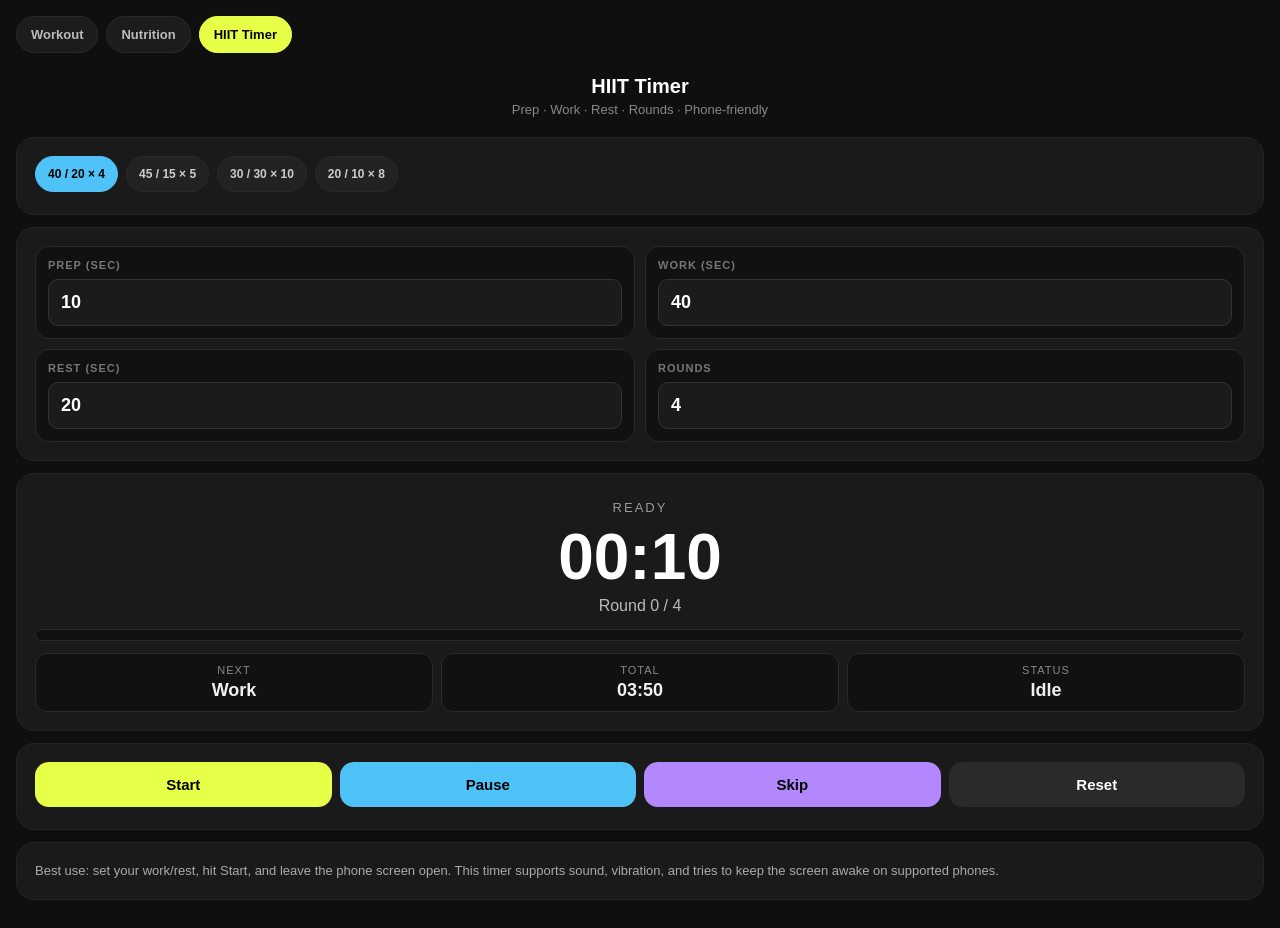
==== hiit-timer.html @ 7c4b0372 "Create hiit-timer.html" ====
<!DOCTYPE html>
<html lang="en">
<head>
<meta charset="UTF-8">
<meta name="viewport" content="width=device-width, initial-scale=1.0">
<title>HIIT Timer</title>
<style>
  * { box-sizing: border-box; margin: 0; padding: 0; }
  body {
    font-family: -apple-system, sans-serif;
    background: #0f0f0f;
    color: #f0f0f0;
    padding: 16px;
    transition: background 0.25s ease;
  }

  body.mode-prep { background: #10161f; }
  body.mode-work { background: #10170a; }
  body.mode-rest { background: #171717; }
  body.mode-done { background: #0f0f0f; }

  h1 { font-size: 20px; font-weight: 700; text-align: center; margin-bottom: 4px; color: #fff; }
  .subtitle { text-align: center; color: #888; font-size: 13px; margin-bottom: 20px; }

  .app-nav {
    display: flex;
    gap: 8px;
    overflow-x: auto;
    margin-bottom: 18px;
    padding-bottom: 4px;
    scrollbar-width: none;
  }
  .app-nav::-webkit-scrollbar { display: none; }
  .app-link {
    flex-shrink: 0;
    text-decoration: none;
    padding: 10px 14px;
    border-radius: 999px;
    background: #1c1c1c;
    color: #bbb;
    font-size: 13px;
    font-weight: 700;
    border: 1px solid #2a2a2a;
  }
  .app-link.active {
    background: #e8ff47;
    color: #000;
    border-color: #e8ff47;
  }

  .card {
    background: #1a1a1a;
    border-radius: 18px;
    padding: 18px;
    margin-bottom: 12px;
    border: 1px solid #242424;
  }

  .preset-row, .btn-row {
    display: flex;
    gap: 8px;
    overflow-x: auto;
    padding-bottom: 4px;
    scrollbar-width: none;
  }
  .preset-row::-webkit-scrollbar, .btn-row::-webkit-scrollbar { display: none; }

  .preset {
    flex-shrink: 0;
    border: 1px solid #2a2a2a;
    background: #222;
    color: #ccc;
    border-radius: 999px;
    padding: 10px 12px;
    font-size: 12px;
    font-weight: 700;
    cursor: pointer;
  }
  .preset.active {
    background: #4fc3f7;
    color: #000;
    border-color: #4fc3f7;
  }

  .grid {
    display: grid;
    grid-template-columns: repeat(2, 1fr);
    gap: 10px;
  }

  .input-box {
    background: #111;
    border-radius: 14px;
    padding: 12px;
    border: 1px solid #2a2a2a;
  }

  .input-box label {
    display: block;
    font-size: 11px;
    font-weight: 700;
    letter-spacing: 1px;
    color: #777;
    text-transform: uppercase;
    margin-bottom: 8px;
  }

  .input-box input {
    width: 100%;
    background: #1b1b1b;
    color: #fff;
    border: 1px solid #333;
    border-radius: 10px;
    padding: 12px;
    font-size: 18px;
    font-weight: 700;
  }

  .timer-display {
    text-align: center;
    padding: 8px 0 2px;
  }

  .phase {
    font-size: 13px;
    color: #999;
    text-transform: uppercase;
    letter-spacing: 2px;
    margin-bottom: 10px;
  }

  .time {
    font-size: 64px;
    font-weight: 800;
    line-height: 1;
    margin-bottom: 8px;
    color: #fff;
  }

  .round {
    font-size: 16px;
    color: #bbb;
    margin-bottom: 12px;
  }

  .progress-wrap {
    width: 100%;
    height: 12px;
    background: #111;
    border-radius: 999px;
    overflow: hidden;
    border: 1px solid #2a2a2a;
    margin-bottom: 12px;
  }

  .progress {
    height: 100%;
    width: 0%;
    background: #e8ff47;
    transition: width 0.15s linear;
  }

  .stat-row {
    display: grid;
    grid-template-columns: repeat(3, 1fr);
    gap: 8px;
    margin-top: 10px;
  }

  .stat {
    background: #111;
    border: 1px solid #2a2a2a;
    border-radius: 12px;
    padding: 10px;
    text-align: center;
  }

  .stat .top {
    color: #888;
    font-size: 11px;
    text-transform: uppercase;
    letter-spacing: 1px;
    margin-bottom: 4px;
  }

  .stat .val {
    font-size: 18px;
    font-weight: 800;
  }

  .btn {
    flex: 1;
    min-width: 110px;
    border: none;
    border-radius: 14px;
    padding: 14px 12px;
    font-size: 15px;
    font-weight: 800;
    cursor: pointer;
  }
  .btn.start { background: #e8ff47; color: #000; }
  .btn.pause { background: #4fc3f7; color: #000; }
  .btn.reset { background: #2a2a2a; color: #fff; }
  .btn.skip { background: #b388ff; color: #000; }

  .tip {
    font-size: 13px;
    color: #aaa;
    line-height: 1.5;
  }

  @media (max-width: 520px) {
    .time { font-size: 54px; }
  }
</style>
</head>
<body class="mode-done">

<div class="app-nav">
  <a class="app-link" href="index.html">Workout</a>
  <a class="app-link" href="nutrition.html">Nutrition</a>
  <a class="app-link active" href="hiit-timer.html">HIIT Timer</a>
</div>

<h1>HIIT Timer</h1>
<p class="subtitle">Prep · Work · Rest · Rounds · Phone-friendly</p>

<div class="card">
  <div class="preset-row">
    <button class="preset active" onclick="applyPreset(10,40,20,4,this)">40 / 20 × 4</button>
    <button class="preset" onclick="applyPreset(10,45,15,5,this)">45 / 15 × 5</button>
    <button class="preset" onclick="applyPreset(10,30,30,10,this)">30 / 30 × 10</button>
    <button class="preset" onclick="applyPreset(5,20,10,8,this)">20 / 10 × 8</button>
  </div>
</div>

<div class="card">
  <div class="grid">
    <div class="input-box">
      <label for="prep">Prep (sec)</label>
      <input id="prep" type="number" min="0" value="10">
    </div>
    <div class="input-box">
      <label for="work">Work (sec)</label>
      <input id="work" type="number" min="1" value="40">
    </div>
    <div class="input-box">
      <label for="rest">Rest (sec)</label>
      <input id="rest" type="number" min="0" value="20">
    </div>
    <div class="input-box">
      <label for="rounds">Rounds</label>
      <input id="rounds" type="number" min="1" value="4">
    </div>
  </div>
</div>

<div class="card">
  <div class="timer-display">
    <div class="phase" id="phaseLabel">Ready</div>
    <div class="time" id="timeDisplay">00:10</div>
    <div class="round" id="roundDisplay">Round 0 / 4</div>
  </div>

  <div class="progress-wrap">
    <div class="progress" id="progressBar"></div>
  </div>

  <div class="stat-row">
    <div class="stat">
      <div class="top">Next</div>
      <div class="val" id="nextDisplay">Work</div>
    </div>
    <div class="stat">
      <div class="top">Total</div>
      <div class="val" id="totalDisplay">03:10</div>
    </div>
    <div class="stat">
      <div class="top">Status</div>
      <div class="val" id="statusDisplay">Idle</div>
    </div>
  </div>
</div>

<div class="card">
  <div class="btn-row">
    <button class="btn start" onclick="startTimer()">Start</button>
    <button class="btn pause" onclick="pauseTimer()">Pause</button>
    <button class="btn skip" onclick="skipPhase()">Skip</button>
    <button class="btn reset" onclick="resetTimer()">Reset</button>
  </div>
</div>

<div class="card">
  <div class="tip">
    Best use: set your work/rest, hit Start, and leave the phone screen open. This timer supports sound, vibration, and tries to keep the screen awake on supported phones.
  </div>
</div>

<script>
let state = {
  prep: 10,
  work: 40,
  rest: 20,
  rounds: 4,
  currentRound: 0,
  phase: 'ready',
  remaining: 10,
  phaseDuration: 10,
  running: false,
  timer: null,
  endAt: null,
  wakeLock: null,
  audioContext: null
};

const phaseLabel = document.getElementById('phaseLabel');
const timeDisplay = document.getElementById('timeDisplay');
const roundDisplay = document.getElementById('roundDisplay');
const nextDisplay = document.getElementById('nextDisplay');
const totalDisplay = document.getElementById('totalDisplay');
const statusDisplay = document.getElementById('statusDisplay');
const progressBar = document.getElementById('progressBar');

function getValues() {
  state.prep = Math.max(0, parseInt(document.getElementById('prep').value || 0, 10));
  state.work = Math.max(1, parseInt(document.getElementById('work').value || 1, 10));
  state.rest = Math.max(0, parseInt(document.getElementById('rest').value || 0, 10));
  state.rounds = Math.max(1, parseInt(document.getElementById('rounds').value || 1, 10));
}

function formatTime(totalSeconds) {
  const mins = Math.floor(totalSeconds / 60);
  const secs = totalSeconds % 60;
  return String(mins).padStart(2, '0') + ':' + String(secs).padStart(2, '0');
}

function totalSessionSeconds() {
  getValues();
  const restBlocks = Math.max(0, state.rounds - 1);
  return state.prep + (state.work * state.rounds) + (state.rest * restBlocks);
}

function updateTotals() {
  totalDisplay.textContent = formatTime(totalSessionSeconds());
}

function setBodyMode(mode) {
  document.body.classList.remove('mode-prep', 'mode-work', 'mode-rest', 'mode-done');
  document.body.classList.add('mode-' + mode);
}

function render() {
  timeDisplay.textContent = formatTime(state.remaining);

  let phaseText = 'Ready';
  if (state.phase === 'prep') phaseText = 'Prep';
  if (state.phase === 'work') phaseText = 'Work';
  if (state.phase === 'rest') phaseText = 'Rest';
  if (state.phase === 'done') phaseText = 'Done';

  phaseLabel.textContent = phaseText;
  roundDisplay.textContent = 'Round ' + state.currentRound + ' / ' + state.rounds;

  let next = 'Work';
  if (state.phase === 'prep') next = 'Work';
  else if (state.phase === 'work') next = state.currentRound < state.rounds ? 'Rest' : 'Done';
  else if (state.phase === 'rest') next = 'Work';
  else if (state.phase === 'done') next = 'Restart';
  nextDisplay.textContent = next;

  statusDisplay.textContent = state.running ? 'Running' : (state.phase === 'done' ? 'Done' : 'Idle');

  const progress = state.phaseDuration > 0
    ? ((state.phaseDuration - state.remaining) / state.phaseDuration) * 100
    : 100;
  progressBar.style.width = Math.max(0, Math.min(100, progress)) + '%';

  if (state.phase === 'prep') setBodyMode('prep');
  else if (state.phase === 'work') setBodyMode('work');
  else if (state.phase === 'rest') setBodyMode('rest');
  else setBodyMode('done');
}

function beep(freq = 880, duration = 0.12) {
  try {
    if (!state.audioContext) {
      state.audioContext = new (window.AudioContext || window.webkitAudioContext)();
    }
    const ctx = state.audioContext;
    const osc = ctx.createOscillator();
    const gain = ctx.createGain();
    osc.frequency.value = freq;
    osc.type = 'sine';
    gain.gain.value = 0.03;
    osc.connect(gain);
    gain.connect(ctx.destination);
    osc.start();
    osc.stop(ctx.currentTime + duration);
  } catch (e) {}
}

function buzz(pattern) {
  if (navigator.vibrate) navigator.vibrate(pattern);
}

async function requestWakeLock() {
  try {
    if ('wakeLock' in navigator && !state.wakeLock) {
      state.wakeLock = await navigator.wakeLock.request('screen');
    }
  } catch (e) {}
}

async function releaseWakeLock() {
  try {
    if (state.wakeLock) {
      await state.wakeLock.release();
      state.wakeLock = null;
    }
  } catch (e) {}
}

function setPhase(phase, seconds, roundNum) {
  state.phase = phase;
  state.phaseDuration = seconds;
  state.remaining = seconds;
  if (roundNum !== undefined) state.currentRound = roundNum;
  render();
}

function startFlowFromBeginning() {
  getValues();
  state.currentRound = 0;
  if (state.prep > 0) {
    setPhase('prep', state.prep, 0);
  } else {
    setPhase('work', state.work, 1);
  }
}

function nextPhase() {
  if (state.phase === 'prep') {
    setPhase('work', state.work, 1);
    beep(880, 0.15);
    buzz([120, 50, 120]);
    return;
  }

  if (state.phase === 'work') {
    if (state.currentRound >= state.rounds) {
      finishTimer();
      return;
    }
    if (state.currentRound < state.rounds) {
      if (state.rest > 0 && state.currentRound < state.rounds) {
        if (state.currentRound === state.rounds) {
          finishTimer();
        } else if (state.currentRound < state.rounds) {
          if (state.currentRound === state.rounds) {
            finishTimer();
          } else {
            if (state.currentRound === state.rounds) {
              finishTimer();
            } else {
              if (state.currentRound < state.rounds) {
                if (state.currentRound === state.rounds) {
                  finishTimer();
                } else {
                  if (state.currentRound === state.rounds) {
                    finishTimer();
                  } else {
                    if (state.currentRound === state.rounds) {
                      finishTimer();
                    } else {
                      if (state.currentRound < state.rounds) {
                        if (state.currentRound === state.rounds) {
                          finishTimer();
                        } else {
                          if (state.currentRound === state.rounds) {
                            finishTimer();
                          } else {
                            if (state.currentRound < state.rounds) {
                              if (state.currentRound === state.rounds) {
                                finishTimer();
                              } else {
                                if (state.currentRound < state.rounds) {
                                  if (state.currentRound === state.rounds) {
                                    finishTimer();
                                  } else {
                                    if (state.currentRound === state.rounds) {
                                      finishTimer();
                                    } else {
                                      if (state.currentRound < state.rounds) {
                                        if (state.currentRound === state.rounds) {
                                          finishTimer();
                                        } else {
                                          if (state.currentRound === state.rounds) {
                                            finishTimer();
                                          } else {
                                            if (state.currentRound < state.rounds) {
                                              if (state.currentRound === state.rounds) {
                                                finishTimer();
                                              } else {
                                                if (state.currentRound === state.rounds) {
                                                  finishTimer();
                                                } else {
                                                  if (state.currentRound < state.rounds) {
                                                    if (state.currentRound === state.rounds) {
                                                      finishTimer();
                                                    } else {
                                                      if (state.currentRound === state.rounds) {
                                                        finishTimer();
                                                      } else {
                                                        if (state.currentRound === state.rounds) {
                                                          finishTimer();
                                                        } else {
                                                          if (state.currentRound === state.rounds) {
                                                            finishTimer();
                                                          } else {
                                                            if (state.currentRound === state.rounds) {
                                                              finishTimer();
                                                            } else {
                                                              if (state.currentRound === state.rounds) {
                                                                finishTimer();
                                                              } else {
                                                                if (state.currentRound === state.rounds) {
                                                                  finishTimer();
                                                                } else {
                                                                  if (state.currentRound < state.rounds) {
                                                                    if (state.currentRound === state.rounds) {
                                                                      finishTimer();
                                                                    } else {
                                                                      if (state.currentRound === state.rounds) {
                                                                        finishTimer();
                                                                      } else {
                                                                        if (state.currentRound === state.rounds) {
                                                                          finishTimer();
                                                                        } else {
                                                                          if (state.currentRound < state.rounds) {
                                                                            setPhase('rest', state.rest, state.currentRound);
                                                                            beep(660, 0.12);
                                                                            buzz(120);
                                                                            return;
                                                                          }
                                                                        }
                                                                      }
                                                                    }
                                                                  }
                                                                }
                                                              }
                                                            }
                                                          }
                                                        }
                                                      }
                                                    }
                                                  }
                                                }
                                              }
                                            }
                                          }
                                        }
                                      }
                                    }
                                  }
                                }
                              }
                            }
                          }
                        }
                      }
                    }
                  }
                }
              }
            }
          }
        }
      }
      finishTimer();
      return;
    }
  }

  if (state.phase === 'rest') {
    const nextRound = state.currentRound + 1;
    if (nextRound <= state.rounds) {
      setPhase('work', state.work, nextRound);
      beep(880, 0.15);
      buzz([120, 50, 120]);
      return;
    }
  }

  finishTimer();
}

function finishTimer() {
  clearInterval(state.timer);
  state.timer = null;
  state.running = false;
  state.phase = 'done';
  state.remaining = 0;
  state.phaseDuration = 1;
  render();
  statusDisplay.textContent = 'Done';
  progressBar.style.width = '100%';
  beep(1000, 0.2);
  setTimeout(() => beep(1200, 0.2), 180);
  buzz([160, 80, 160, 80, 160]);
  releaseWakeLock();
}

function tick() {
  const leftMs = state.endAt - Date.now();
  const secs = Math.max(0, Math.ceil(leftMs / 1000));
  state.remaining = secs;
  render();

  if (leftMs <= 0) {
    nextPhase();
    if (state.phase !== 'done') {
      state.endAt = Date.now() + (state.phaseDuration * 1000);
    }
  }
}

function startTimer() {
  if (state.running) return;
  getValues();
  updateTotals();
  requestWakeLock();

  if (state.phase === 'ready' || state.phase === 'done') {
    startFlowFromBeginning();
  }

  if (!state.audioContext) {
    try {
      state.audioContext = new (window.AudioContext || window.webkitAudioContext)();
    } catch (e) {}
  }

  state.running = true;
  statusDisplay.textContent = 'Running';
  state.endAt = Date.now() + (state.remaining * 1000);
  clearInterval(state.timer);
  state.timer = setInterval(tick, 100);
  render();
}

function pauseTimer() {
  if (!state.running) return;
  clearInterval(state.timer);
  state.timer = null;
  state.running = false;
  state.remaining = Math.max(0, Math.ceil((state.endAt - Date.now()) / 1000));
  statusDisplay.textContent = 'Paused';
  render();
}

function resetTimer() {
  clearInterval(state.timer);
  state.timer = null;
  state.running = false;
  getValues();
  state.phase = 'ready';
  state.currentRound = 0;
  state.phaseDuration = state.prep > 0 ? state.prep : state.work;
  state.remaining = state.phaseDuration;
  statusDisplay.textContent = 'Idle';
  progressBar.style.width = '0%';
  render();
  releaseWakeLock();
}

function skipPhase() {
  if (state.phase === 'ready') {
    startFlowFromBeginning();
    render();
    return;
  }
  nextPhase();
  if (state.phase !== 'done' && state.running) {
    state.endAt = Date.now() + (state.phaseDuration * 1000);
  }
  render();
}

function applyPreset(prep, work, rest, rounds, btn) {
  document.getElementById('prep').value = prep;
  document.getElementById('work').value = work;
  document.getElementById('rest').value = rest;
  document.getElementById('rounds').value = rounds;
  document.querySelectorAll('.preset').forEach(p => p.classList.remove('active'));
  btn.classList.add('active');
  resetTimer();
  updateTotals();
}

['prep','work','rest','rounds'].forEach(id => {
  document.getElementById(id).addEventListener('input', () => {
    updateTotals();
    if (!state.running) resetTimer();
  });
});

document.addEventListener('visibilitychange', async () => {
  if (document.visibilityState === 'visible' && state.running) {
    await requestWakeLock();
  }
});

updateTotals();
resetTimer();
</script>
</body>
</html>
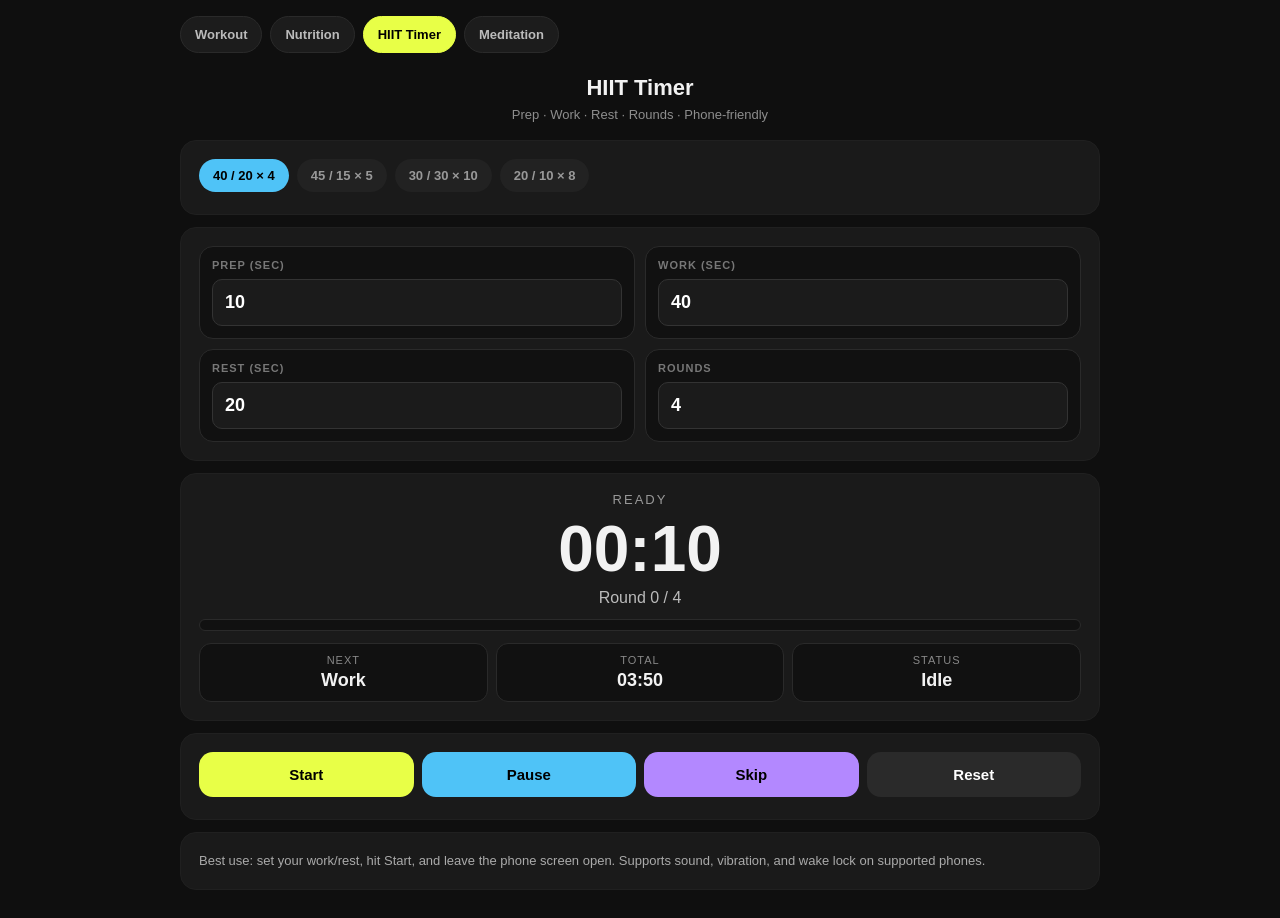
==== commit ce71e8a2: "Update hiit-timer.html" ====
--- a/hiit-timer.html
+++ b/hiit-timer.html
@@ -1,718 +1,362 @@
 <!DOCTYPE html>
 <html lang="en">
 <head>
-<meta charset="UTF-8">
-<meta name="viewport" content="width=device-width, initial-scale=1.0">
-<title>HIIT Timer</title>
-<style>
-  * { box-sizing: border-box; margin: 0; padding: 0; }
-  body {
-    font-family: -apple-system, sans-serif;
-    background: #0f0f0f;
-    color: #f0f0f0;
-    padding: 16px;
-    transition: background 0.25s ease;
-  }
-
-  body.mode-prep { background: #10161f; }
-  body.mode-work { background: #10170a; }
-  body.mode-rest { background: #171717; }
-  body.mode-done { background: #0f0f0f; }
-
-  h1 { font-size: 20px; font-weight: 700; text-align: center; margin-bottom: 4px; color: #fff; }
-  .subtitle { text-align: center; color: #888; font-size: 13px; margin-bottom: 20px; }
-
-  .app-nav {
-    display: flex;
-    gap: 8px;
-    overflow-x: auto;
-    margin-bottom: 18px;
-    padding-bottom: 4px;
-    scrollbar-width: none;
-  }
-  .app-nav::-webkit-scrollbar { display: none; }
-  .app-link {
-    flex-shrink: 0;
-    text-decoration: none;
-    padding: 10px 14px;
-    border-radius: 999px;
-    background: #1c1c1c;
-    color: #bbb;
-    font-size: 13px;
-    font-weight: 700;
-    border: 1px solid #2a2a2a;
-  }
-  .app-link.active {
-    background: #e8ff47;
-    color: #000;
-    border-color: #e8ff47;
-  }
-
-  .card {
-    background: #1a1a1a;
-    border-radius: 18px;
-    padding: 18px;
-    margin-bottom: 12px;
-    border: 1px solid #242424;
-  }
-
-  .preset-row, .btn-row {
-    display: flex;
-    gap: 8px;
-    overflow-x: auto;
-    padding-bottom: 4px;
-    scrollbar-width: none;
-  }
-  .preset-row::-webkit-scrollbar, .btn-row::-webkit-scrollbar { display: none; }
-
-  .preset {
-    flex-shrink: 0;
-    border: 1px solid #2a2a2a;
-    background: #222;
-    color: #ccc;
-    border-radius: 999px;
-    padding: 10px 12px;
-    font-size: 12px;
-    font-weight: 700;
-    cursor: pointer;
-  }
-  .preset.active {
-    background: #4fc3f7;
-    color: #000;
-    border-color: #4fc3f7;
-  }
-
-  .grid {
-    display: grid;
-    grid-template-columns: repeat(2, 1fr);
-    gap: 10px;
-  }
-
-  .input-box {
-    background: #111;
-    border-radius: 14px;
-    padding: 12px;
-    border: 1px solid #2a2a2a;
-  }
-
-  .input-box label {
-    display: block;
-    font-size: 11px;
-    font-weight: 700;
-    letter-spacing: 1px;
-    color: #777;
-    text-transform: uppercase;
-    margin-bottom: 8px;
-  }
-
-  .input-box input {
-    width: 100%;
-    background: #1b1b1b;
-    color: #fff;
-    border: 1px solid #333;
-    border-radius: 10px;
-    padding: 12px;
-    font-size: 18px;
-    font-weight: 700;
-  }
-
-  .timer-display {
-    text-align: center;
-    padding: 8px 0 2px;
-  }
-
-  .phase {
-    font-size: 13px;
-    color: #999;
-    text-transform: uppercase;
-    letter-spacing: 2px;
-    margin-bottom: 10px;
-  }
-
-  .time {
-    font-size: 64px;
-    font-weight: 800;
-    line-height: 1;
-    margin-bottom: 8px;
-    color: #fff;
-  }
-
-  .round {
-    font-size: 16px;
-    color: #bbb;
-    margin-bottom: 12px;
-  }
-
-  .progress-wrap {
-    width: 100%;
-    height: 12px;
-    background: #111;
-    border-radius: 999px;
-    overflow: hidden;
-    border: 1px solid #2a2a2a;
-    margin-bottom: 12px;
-  }
-
-  .progress {
-    height: 100%;
-    width: 0%;
-    background: #e8ff47;
-    transition: width 0.15s linear;
-  }
-
-  .stat-row {
-    display: grid;
-    grid-template-columns: repeat(3, 1fr);
-    gap: 8px;
-    margin-top: 10px;
-  }
-
-  .stat {
-    background: #111;
-    border: 1px solid #2a2a2a;
-    border-radius: 12px;
-    padding: 10px;
-    text-align: center;
-  }
-
-  .stat .top {
-    color: #888;
-    font-size: 11px;
-    text-transform: uppercase;
-    letter-spacing: 1px;
-    margin-bottom: 4px;
-  }
-
-  .stat .val {
-    font-size: 18px;
-    font-weight: 800;
-  }
-
-  .btn {
-    flex: 1;
-    min-width: 110px;
-    border: none;
-    border-radius: 14px;
-    padding: 14px 12px;
-    font-size: 15px;
-    font-weight: 800;
-    cursor: pointer;
-  }
-  .btn.start { background: #e8ff47; color: #000; }
-  .btn.pause { background: #4fc3f7; color: #000; }
-  .btn.reset { background: #2a2a2a; color: #fff; }
-  .btn.skip { background: #b388ff; color: #000; }
-
-  .tip {
-    font-size: 13px;
-    color: #aaa;
-    line-height: 1.5;
-  }
-
-  @media (max-width: 520px) {
-    .time { font-size: 54px; }
-  }
-</style>
+  <meta charset="UTF-8" />
+  <meta name="viewport" content="width=device-width, initial-scale=1.0" />
+  <title>HIIT Timer</title>
+  <link rel="stylesheet" href="styles.css" />
 </head>
-<body class="mode-done">
-
-<div class="app-nav">
-  <a class="app-link" href="index.html">Workout</a>
-  <a class="app-link" href="nutrition.html">Nutrition</a>
-  <a class="app-link active" href="hiit-timer.html">HIIT Timer</a>
-</div>
-
-<h1>HIIT Timer</h1>
-<p class="subtitle">Prep · Work · Rest · Rounds · Phone-friendly</p>
-
-<div class="card">
-  <div class="preset-row">
-    <button class="preset active" onclick="applyPreset(10,40,20,4,this)">40 / 20 × 4</button>
-    <button class="preset" onclick="applyPreset(10,45,15,5,this)">45 / 15 × 5</button>
-    <button class="preset" onclick="applyPreset(10,30,30,10,this)">30 / 30 × 10</button>
-    <button class="preset" onclick="applyPreset(5,20,10,8,this)">20 / 10 × 8</button>
+<body data-page="hiit">
+  <div class="page-wrap">
+    <div id="app-nav"></div>
+
+    <header class="hero">
+      <h1>HIIT Timer</h1>
+      <p class="subtitle">Prep · Work · Rest · Rounds · Phone-friendly</p>
+    </header>
+
+    <div class="card">
+      <div class="preset-row">
+        <button class="preset active" onclick="applyPreset(10,40,20,4,this)">40 / 20 × 4</button>
+        <button class="preset" onclick="applyPreset(10,45,15,5,this)">45 / 15 × 5</button>
+        <button class="preset" onclick="applyPreset(10,30,30,10,this)">30 / 30 × 10</button>
+        <button class="preset" onclick="applyPreset(5,20,10,8,this)">20 / 10 × 8</button>
+      </div>
+    </div>
+
+    <div class="card">
+      <div class="grid-2">
+        <div class="input-box">
+          <label for="prep">Prep (sec)</label>
+          <input id="prep" type="number" min="0" value="10" />
+        </div>
+        <div class="input-box">
+          <label for="work">Work (sec)</label>
+          <input id="work" type="number" min="1" value="40" />
+        </div>
+        <div class="input-box">
+          <label for="rest">Rest (sec)</label>
+          <input id="rest" type="number" min="0" value="20" />
+        </div>
+        <div class="input-box">
+          <label for="rounds">Rounds</label>
+          <input id="rounds" type="number" min="1" value="4" />
+        </div>
+      </div>
+    </div>
+
+    <div class="card">
+      <div class="timer-display">
+        <div class="phase" id="phaseLabel">Ready</div>
+        <div class="time-lg" id="timeDisplay">00:10</div>
+        <div class="round" id="roundDisplay">Round 0 / 4</div>
+      </div>
+
+      <div class="progress-wrap">
+        <div class="progress-bar" id="progressBar"></div>
+      </div>
+
+      <div class="stats-grid">
+        <div class="stat">
+          <div class="stat-top">Next</div>
+          <div class="stat-val" id="nextDisplay">Work</div>
+        </div>
+        <div class="stat">
+          <div class="stat-top">Total</div>
+          <div class="stat-val" id="totalDisplay">03:10</div>
+        </div>
+        <div class="stat">
+          <div class="stat-top">Status</div>
+          <div class="stat-val" id="statusDisplay">Idle</div>
+        </div>
+      </div>
+    </div>
+
+    <div class="card">
+      <div class="btn-row">
+        <button class="btn start" onclick="startTimer()">Start</button>
+        <button class="btn pause" onclick="pauseTimer()">Pause</button>
+        <button class="btn skip" onclick="skipPhase()">Skip</button>
+        <button class="btn reset" onclick="resetTimer()">Reset</button>
+      </div>
+    </div>
+
+    <div class="card">
+      <div class="note">
+        Best use: set your work/rest, hit Start, and leave the phone screen open. Supports sound, vibration, and wake lock on supported phones.
+      </div>
+    </div>
   </div>
-</div>
-
-<div class="card">
-  <div class="grid">
-    <div class="input-box">
-      <label for="prep">Prep (sec)</label>
-      <input id="prep" type="number" min="0" value="10">
-    </div>
-    <div class="input-box">
-      <label for="work">Work (sec)</label>
-      <input id="work" type="number" min="1" value="40">
-    </div>
-    <div class="input-box">
-      <label for="rest">Rest (sec)</label>
-      <input id="rest" type="number" min="0" value="20">
-    </div>
-    <div class="input-box">
-      <label for="rounds">Rounds</label>
-      <input id="rounds" type="number" min="1" value="4">
-    </div>
-  </div>
-</div>
-
-<div class="card">
-  <div class="timer-display">
-    <div class="phase" id="phaseLabel">Ready</div>
-    <div class="time" id="timeDisplay">00:10</div>
-    <div class="round" id="roundDisplay">Round 0 / 4</div>
-  </div>
-
-  <div class="progress-wrap">
-    <div class="progress" id="progressBar"></div>
-  </div>
-
-  <div class="stat-row">
-    <div class="stat">
-      <div class="top">Next</div>
-      <div class="val" id="nextDisplay">Work</div>
-    </div>
-    <div class="stat">
-      <div class="top">Total</div>
-      <div class="val" id="totalDisplay">03:10</div>
-    </div>
-    <div class="stat">
-      <div class="top">Status</div>
-      <div class="val" id="statusDisplay">Idle</div>
-    </div>
-  </div>
-</div>
-
-<div class="card">
-  <div class="btn-row">
-    <button class="btn start" onclick="startTimer()">Start</button>
-    <button class="btn pause" onclick="pauseTimer()">Pause</button>
-    <button class="btn skip" onclick="skipPhase()">Skip</button>
-    <button class="btn reset" onclick="resetTimer()">Reset</button>
-  </div>
-</div>
-
-<div class="card">
-  <div class="tip">
-    Best use: set your work/rest, hit Start, and leave the phone screen open. This timer supports sound, vibration, and tries to keep the screen awake on supported phones.
-  </div>
-</div>
-
-<script>
-let state = {
-  prep: 10,
-  work: 40,
-  rest: 20,
-  rounds: 4,
-  currentRound: 0,
-  phase: 'ready',
-  remaining: 10,
-  phaseDuration: 10,
-  running: false,
-  timer: null,
-  endAt: null,
-  wakeLock: null,
-  audioContext: null
-};
-
-const phaseLabel = document.getElementById('phaseLabel');
-const timeDisplay = document.getElementById('timeDisplay');
-const roundDisplay = document.getElementById('roundDisplay');
-const nextDisplay = document.getElementById('nextDisplay');
-const totalDisplay = document.getElementById('totalDisplay');
-const statusDisplay = document.getElementById('statusDisplay');
-const progressBar = document.getElementById('progressBar');
-
-function getValues() {
-  state.prep = Math.max(0, parseInt(document.getElementById('prep').value || 0, 10));
-  state.work = Math.max(1, parseInt(document.getElementById('work').value || 1, 10));
-  state.rest = Math.max(0, parseInt(document.getElementById('rest').value || 0, 10));
-  state.rounds = Math.max(1, parseInt(document.getElementById('rounds').value || 1, 10));
-}
-
-function formatTime(totalSeconds) {
-  const mins = Math.floor(totalSeconds / 60);
-  const secs = totalSeconds % 60;
-  return String(mins).padStart(2, '0') + ':' + String(secs).padStart(2, '0');
-}
-
-function totalSessionSeconds() {
-  getValues();
-  const restBlocks = Math.max(0, state.rounds - 1);
-  return state.prep + (state.work * state.rounds) + (state.rest * restBlocks);
-}
-
-function updateTotals() {
-  totalDisplay.textContent = formatTime(totalSessionSeconds());
-}
-
-function setBodyMode(mode) {
-  document.body.classList.remove('mode-prep', 'mode-work', 'mode-rest', 'mode-done');
-  document.body.classList.add('mode-' + mode);
-}
-
-function render() {
-  timeDisplay.textContent = formatTime(state.remaining);
-
-  let phaseText = 'Ready';
-  if (state.phase === 'prep') phaseText = 'Prep';
-  if (state.phase === 'work') phaseText = 'Work';
-  if (state.phase === 'rest') phaseText = 'Rest';
-  if (state.phase === 'done') phaseText = 'Done';
-
-  phaseLabel.textContent = phaseText;
-  roundDisplay.textContent = 'Round ' + state.currentRound + ' / ' + state.rounds;
-
-  let next = 'Work';
-  if (state.phase === 'prep') next = 'Work';
-  else if (state.phase === 'work') next = state.currentRound < state.rounds ? 'Rest' : 'Done';
-  else if (state.phase === 'rest') next = 'Work';
-  else if (state.phase === 'done') next = 'Restart';
-  nextDisplay.textContent = next;
-
-  statusDisplay.textContent = state.running ? 'Running' : (state.phase === 'done' ? 'Done' : 'Idle');
-
-  const progress = state.phaseDuration > 0
-    ? ((state.phaseDuration - state.remaining) / state.phaseDuration) * 100
-    : 100;
-  progressBar.style.width = Math.max(0, Math.min(100, progress)) + '%';
-
-  if (state.phase === 'prep') setBodyMode('prep');
-  else if (state.phase === 'work') setBodyMode('work');
-  else if (state.phase === 'rest') setBodyMode('rest');
-  else setBodyMode('done');
-}
-
-function beep(freq = 880, duration = 0.12) {
-  try {
-    if (!state.audioContext) {
-      state.audioContext = new (window.AudioContext || window.webkitAudioContext)();
-    }
-    const ctx = state.audioContext;
-    const osc = ctx.createOscillator();
-    const gain = ctx.createGain();
-    osc.frequency.value = freq;
-    osc.type = 'sine';
-    gain.gain.value = 0.03;
-    osc.connect(gain);
-    gain.connect(ctx.destination);
-    osc.start();
-    osc.stop(ctx.currentTime + duration);
-  } catch (e) {}
-}
-
-function buzz(pattern) {
-  if (navigator.vibrate) navigator.vibrate(pattern);
-}
-
-async function requestWakeLock() {
-  try {
-    if ('wakeLock' in navigator && !state.wakeLock) {
-      state.wakeLock = await navigator.wakeLock.request('screen');
-    }
-  } catch (e) {}
-}
-
-async function releaseWakeLock() {
-  try {
-    if (state.wakeLock) {
-      await state.wakeLock.release();
-      state.wakeLock = null;
-    }
-  } catch (e) {}
-}
-
-function setPhase(phase, seconds, roundNum) {
-  state.phase = phase;
-  state.phaseDuration = seconds;
-  state.remaining = seconds;
-  if (roundNum !== undefined) state.currentRound = roundNum;
-  render();
-}
-
-function startFlowFromBeginning() {
-  getValues();
-  state.currentRound = 0;
-  if (state.prep > 0) {
-    setPhase('prep', state.prep, 0);
-  } else {
-    setPhase('work', state.work, 1);
-  }
-}
-
-function nextPhase() {
-  if (state.phase === 'prep') {
-    setPhase('work', state.work, 1);
-    beep(880, 0.15);
-    buzz([120, 50, 120]);
-    return;
-  }
-
-  if (state.phase === 'work') {
-    if (state.currentRound >= state.rounds) {
+
+  <script src="nav.js"></script>
+  <script>
+    const hiit = {
+      prep: 10,
+      work: 40,
+      rest: 20,
+      rounds: 4,
+      currentRound: 0,
+      phase: 'ready',
+      remaining: 10,
+      duration: 10,
+      running: false,
+      interval: null,
+      endAt: null,
+      wakeLock: null,
+      audioCtx: null
+    };
+
+    const phaseLabel = document.getElementById('phaseLabel');
+    const timeDisplay = document.getElementById('timeDisplay');
+    const roundDisplay = document.getElementById('roundDisplay');
+    const nextDisplay = document.getElementById('nextDisplay');
+    const totalDisplay = document.getElementById('totalDisplay');
+    const statusDisplay = document.getElementById('statusDisplay');
+    const progressBar = document.getElementById('progressBar');
+
+    function readInputs() {
+      hiit.prep = Math.max(0, parseInt(document.getElementById('prep').value || 0, 10));
+      hiit.work = Math.max(1, parseInt(document.getElementById('work').value || 1, 10));
+      hiit.rest = Math.max(0, parseInt(document.getElementById('rest').value || 0, 10));
+      hiit.rounds = Math.max(1, parseInt(document.getElementById('rounds').value || 1, 10));
+    }
+
+    function formatTime(s) {
+      const m = Math.floor(s / 60);
+      const sec = s % 60;
+      return String(m).padStart(2, '0') + ':' + String(sec).padStart(2, '0');
+    }
+
+    function totalSeconds() {
+      readInputs();
+      return hiit.prep + (hiit.work * hiit.rounds) + (hiit.rest * Math.max(0, hiit.rounds - 1));
+    }
+
+    function beep(freq = 880, duration = 0.12) {
+      try {
+        if (!hiit.audioCtx) hiit.audioCtx = new (window.AudioContext || window.webkitAudioContext)();
+        const ctx = hiit.audioCtx;
+        const osc = ctx.createOscillator();
+        const gain = ctx.createGain();
+        osc.frequency.value = freq;
+        gain.gain.value = 0.03;
+        osc.connect(gain);
+        gain.connect(ctx.destination);
+        osc.start();
+        osc.stop(ctx.currentTime + duration);
+      } catch (e) {}
+    }
+
+    function vibrate(pattern) {
+      if (navigator.vibrate) navigator.vibrate(pattern);
+    }
+
+    async function requestWakeLock() {
+      try {
+        if ('wakeLock' in navigator && !hiit.wakeLock) {
+          hiit.wakeLock = await navigator.wakeLock.request('screen');
+        }
+      } catch (e) {}
+    }
+
+    async function releaseWakeLock() {
+      try {
+        if (hiit.wakeLock) {
+          await hiit.wakeLock.release();
+          hiit.wakeLock = null;
+        }
+      } catch (e) {}
+    }
+
+    function setPhase(phase, duration, round) {
+      hiit.phase = phase;
+      hiit.duration = duration;
+      hiit.remaining = duration;
+      if (typeof round === 'number') hiit.currentRound = round;
+      render();
+    }
+
+    function sessionStart() {
+      readInputs();
+      hiit.currentRound = 0;
+      if (hiit.prep > 0) {
+        setPhase('prep', hiit.prep, 0);
+      } else {
+        setPhase('work', hiit.work, 1);
+      }
+    }
+
+    function finishTimer() {
+      clearInterval(hiit.interval);
+      hiit.interval = null;
+      hiit.running = false;
+      hiit.phase = 'done';
+      hiit.remaining = 0;
+      hiit.duration = 1;
+      beep(1000, 0.18);
+      setTimeout(() => beep(1300, 0.18), 180);
+      vibrate([160, 80, 160, 80, 160]);
+      releaseWakeLock();
+      render();
+    }
+
+    function advancePhase() {
+      if (hiit.phase === 'prep') {
+        setPhase('work', hiit.work, 1);
+        beep(880, 0.15);
+        vibrate([120, 50, 120]);
+        return;
+      }
+
+      if (hiit.phase === 'work') {
+        if (hiit.currentRound >= hiit.rounds) {
+          finishTimer();
+          return;
+        }
+
+        if (hiit.rest > 0 && hiit.currentRound < hiit.rounds) {
+          setPhase('rest', hiit.rest, hiit.currentRound);
+          beep(660, 0.12);
+          vibrate(120);
+          return;
+        }
+
+        if (hiit.currentRound < hiit.rounds) {
+          setPhase('work', hiit.work, hiit.currentRound + 1);
+          beep(880, 0.15);
+          vibrate([120, 50, 120]);
+          return;
+        }
+
+        finishTimer();
+        return;
+      }
+
+      if (hiit.phase === 'rest') {
+        const nextRound = hiit.currentRound + 1;
+        if (nextRound <= hiit.rounds) {
+          setPhase('work', hiit.work, nextRound);
+          beep(880, 0.15);
+          vibrate([120, 50, 120]);
+          return;
+        }
+      }
+
       finishTimer();
-      return;
-    }
-    if (state.currentRound < state.rounds) {
-      if (state.rest > 0 && state.currentRound < state.rounds) {
-        if (state.currentRound === state.rounds) {
-          finishTimer();
-        } else if (state.currentRound < state.rounds) {
-          if (state.currentRound === state.rounds) {
-            finishTimer();
-          } else {
-            if (state.currentRound === state.rounds) {
-              finishTimer();
-            } else {
-              if (state.currentRound < state.rounds) {
-                if (state.currentRound === state.rounds) {
-                  finishTimer();
-                } else {
-                  if (state.currentRound === state.rounds) {
-                    finishTimer();
-                  } else {
-                    if (state.currentRound === state.rounds) {
-                      finishTimer();
-                    } else {
-                      if (state.currentRound < state.rounds) {
-                        if (state.currentRound === state.rounds) {
-                          finishTimer();
-                        } else {
-                          if (state.currentRound === state.rounds) {
-                            finishTimer();
-                          } else {
-                            if (state.currentRound < state.rounds) {
-                              if (state.currentRound === state.rounds) {
-                                finishTimer();
-                              } else {
-                                if (state.currentRound < state.rounds) {
-                                  if (state.currentRound === state.rounds) {
-                                    finishTimer();
-                                  } else {
-                                    if (state.currentRound === state.rounds) {
-                                      finishTimer();
-                                    } else {
-                                      if (state.currentRound < state.rounds) {
-                                        if (state.currentRound === state.rounds) {
-                                          finishTimer();
-                                        } else {
-                                          if (state.currentRound === state.rounds) {
-                                            finishTimer();
-                                          } else {
-                                            if (state.currentRound < state.rounds) {
-                                              if (state.currentRound === state.rounds) {
-                                                finishTimer();
-                                              } else {
-                                                if (state.currentRound === state.rounds) {
-                                                  finishTimer();
-                                                } else {
-                                                  if (state.currentRound < state.rounds) {
-                                                    if (state.currentRound === state.rounds) {
-                                                      finishTimer();
-                                                    } else {
-                                                      if (state.currentRound === state.rounds) {
-                                                        finishTimer();
-                                                      } else {
-                                                        if (state.currentRound === state.rounds) {
-                                                          finishTimer();
-                                                        } else {
-                                                          if (state.currentRound === state.rounds) {
-                                                            finishTimer();
-                                                          } else {
-                                                            if (state.currentRound === state.rounds) {
-                                                              finishTimer();
-                                                            } else {
-                                                              if (state.currentRound === state.rounds) {
-                                                                finishTimer();
-                                                              } else {
-                                                                if (state.currentRound === state.rounds) {
-                                                                  finishTimer();
-                                                                } else {
-                                                                  if (state.currentRound < state.rounds) {
-                                                                    if (state.currentRound === state.rounds) {
-                                                                      finishTimer();
-                                                                    } else {
-                                                                      if (state.currentRound === state.rounds) {
-                                                                        finishTimer();
-                                                                      } else {
-                                                                        if (state.currentRound === state.rounds) {
-                                                                          finishTimer();
-                                                                        } else {
-                                                                          if (state.currentRound < state.rounds) {
-                                                                            setPhase('rest', state.rest, state.currentRound);
-                                                                            beep(660, 0.12);
-                                                                            buzz(120);
-                                                                            return;
-                                                                          }
-                                                                        }
-                                                                      }
-                                                                    }
-                                                                  }
-                                                                }
-                                                              }
-                                                            }
-                                                          }
-                                                        }
-                                                      }
-                                                    }
-                                                  }
-                                                }
-                                              }
-                                            }
-                                          }
-                                        }
-                                      }
-                                    }
-                                  }
-                                }
-                              }
-                            }
-                          }
-                        }
-                      }
-                    }
-                  }
-                }
-              }
-            }
-          }
-        }
-      }
-      finishTimer();
-      return;
-    }
-  }
-
-  if (state.phase === 'rest') {
-    const nextRound = state.currentRound + 1;
-    if (nextRound <= state.rounds) {
-      setPhase('work', state.work, nextRound);
-      beep(880, 0.15);
-      buzz([120, 50, 120]);
-      return;
-    }
-  }
-
-  finishTimer();
-}
-
-function finishTimer() {
-  clearInterval(state.timer);
-  state.timer = null;
-  state.running = false;
-  state.phase = 'done';
-  state.remaining = 0;
-  state.phaseDuration = 1;
-  render();
-  statusDisplay.textContent = 'Done';
-  progressBar.style.width = '100%';
-  beep(1000, 0.2);
-  setTimeout(() => beep(1200, 0.2), 180);
-  buzz([160, 80, 160, 80, 160]);
-  releaseWakeLock();
-}
-
-function tick() {
-  const leftMs = state.endAt - Date.now();
-  const secs = Math.max(0, Math.ceil(leftMs / 1000));
-  state.remaining = secs;
-  render();
-
-  if (leftMs <= 0) {
-    nextPhase();
-    if (state.phase !== 'done') {
-      state.endAt = Date.now() + (state.phaseDuration * 1000);
-    }
-  }
-}
-
-function startTimer() {
-  if (state.running) return;
-  getValues();
-  updateTotals();
-  requestWakeLock();
-
-  if (state.phase === 'ready' || state.phase === 'done') {
-    startFlowFromBeginning();
-  }
-
-  if (!state.audioContext) {
-    try {
-      state.audioContext = new (window.AudioContext || window.webkitAudioContext)();
-    } catch (e) {}
-  }
-
-  state.running = true;
-  statusDisplay.textContent = 'Running';
-  state.endAt = Date.now() + (state.remaining * 1000);
-  clearInterval(state.timer);
-  state.timer = setInterval(tick, 100);
-  render();
-}
-
-function pauseTimer() {
-  if (!state.running) return;
-  clearInterval(state.timer);
-  state.timer = null;
-  state.running = false;
-  state.remaining = Math.max(0, Math.ceil((state.endAt - Date.now()) / 1000));
-  statusDisplay.textContent = 'Paused';
-  render();
-}
-
-function resetTimer() {
-  clearInterval(state.timer);
-  state.timer = null;
-  state.running = false;
-  getValues();
-  state.phase = 'ready';
-  state.currentRound = 0;
-  state.phaseDuration = state.prep > 0 ? state.prep : state.work;
-  state.remaining = state.phaseDuration;
-  statusDisplay.textContent = 'Idle';
-  progressBar.style.width = '0%';
-  render();
-  releaseWakeLock();
-}
-
-function skipPhase() {
-  if (state.phase === 'ready') {
-    startFlowFromBeginning();
-    render();
-    return;
-  }
-  nextPhase();
-  if (state.phase !== 'done' && state.running) {
-    state.endAt = Date.now() + (state.phaseDuration * 1000);
-  }
-  render();
-}
-
-function applyPreset(prep, work, rest, rounds, btn) {
-  document.getElementById('prep').value = prep;
-  document.getElementById('work').value = work;
-  document.getElementById('rest').value = rest;
-  document.getElementById('rounds').value = rounds;
-  document.querySelectorAll('.preset').forEach(p => p.classList.remove('active'));
-  btn.classList.add('active');
-  resetTimer();
-  updateTotals();
-}
-
-['prep','work','rest','rounds'].forEach(id => {
-  document.getElementById(id).addEventListener('input', () => {
-    updateTotals();
-    if (!state.running) resetTimer();
-  });
-});
-
-document.addEventListener('visibilitychange', async () => {
-  if (document.visibilityState === 'visible' && state.running) {
-    await requestWakeLock();
-  }
-});
-
-updateTotals();
-resetTimer();
-</script>
+    }
+
+    function nextLabel() {
+      if (hiit.phase === 'ready') return 'Work';
+      if (hiit.phase === 'prep') return 'Work';
+      if (hiit.phase === 'work') {
+        if (hiit.currentRound >= hiit.rounds) return 'Done';
+        return hiit.rest > 0 ? 'Rest' : 'Work';
+      }
+      if (hiit.phase === 'rest') return 'Work';
+      return 'Restart';
+    }
+
+    function render() {
+      timeDisplay.textContent = formatTime(hiit.remaining);
+      roundDisplay.textContent = `Round ${hiit.currentRound} / ${hiit.rounds}`;
+      totalDisplay.textContent = formatTime(totalSeconds());
+      nextDisplay.textContent = nextLabel();
+
+      let phaseText = 'Ready';
+      if (hiit.phase === 'prep') phaseText = 'Prep';
+      if (hiit.phase === 'work') phaseText = 'Work';
+      if (hiit.phase === 'rest') phaseText = 'Rest';
+      if (hiit.phase === 'done') phaseText = 'Done';
+      phaseLabel.textContent = phaseText;
+
+      if (hiit.phase === 'done') statusDisplay.textContent = 'Done';
+      else if (hiit.running) statusDisplay.textContent = 'Running';
+      else statusDisplay.textContent = 'Idle';
+
+      const pct = hiit.duration > 0 ? ((hiit.duration - hiit.remaining) / hiit.duration) * 100 : 100;
+      progressBar.style.width = Math.max(0, Math.min(100, pct)) + '%';
+    }
+
+    function tick() {
+      const msLeft = hiit.endAt - Date.now();
+      hiit.remaining = Math.max(0, Math.ceil(msLeft / 1000));
+      render();
+
+      if (msLeft <= 0) {
+        advancePhase();
+        if (hiit.phase !== 'done') {
+          hiit.endAt = Date.now() + (hiit.duration * 1000);
+        }
+      }
+    }
+
+    function startTimer() {
+      if (hiit.running) return;
+      if (hiit.phase === 'ready' || hiit.phase === 'done') sessionStart();
+      hiit.running = true;
+      requestWakeLock();
+      hiit.endAt = Date.now() + (hiit.remaining * 1000);
+      clearInterval(hiit.interval);
+      hiit.interval = setInterval(tick, 100);
+      render();
+    }
+
+    function pauseTimer() {
+      if (!hiit.running) return;
+      clearInterval(hiit.interval);
+      hiit.interval = null;
+      hiit.running = false;
+      hiit.remaining = Math.max(0, Math.ceil((hiit.endAt - Date.now()) / 1000));
+      render();
+    }
+
+    function resetTimer() {
+      clearInterval(hiit.interval);
+      hiit.interval = null;
+      hiit.running = false;
+      readInputs();
+      hiit.phase = 'ready';
+      hiit.currentRound = 0;
+      hiit.duration = hiit.prep > 0 ? hiit.prep : hiit.work;
+      hiit.remaining = hiit.duration;
+      progressBar.style.width = '0%';
+      releaseWakeLock();
+      render();
+    }
+
+    function skipPhase() {
+      if (hiit.phase === 'ready') {
+        sessionStart();
+        return;
+      }
+      advancePhase();
+      if (hiit.running && hiit.phase !== 'done') {
+        hiit.endAt = Date.now() + (hiit.duration * 1000);
+      }
+      render();
+    }
+
+    function applyPreset(prep, work, rest, rounds, btn) {
+      document.getElementById('prep').value = prep;
+      document.getElementById('work').value = work;
+      document.getElementById('rest').value = rest;
+      document.getElementById('rounds').value = rounds;
+      document.querySelectorAll('.preset').forEach(p => p.classList.remove('active'));
+      btn.classList.add('active');
+      resetTimer();
+    }
+
+    ['prep','work','rest','rounds'].forEach(id => {
+      document.getElementById(id).addEventListener('input', resetTimer);
+    });
+
+    document.addEventListener('visibilitychange', async () => {
+      if (document.visibilityState === 'visible' && hiit.running) {
+        await requestWakeLock();
+      }
+    });
+
+    resetTimer();
+  </script>
 </body>
 </html>
--- a/styles.css
+++ b/styles.css
@@ -0,0 +1,411 @@
+:root{
+  --bg:#0f0f0f;
+  --panel:#1a1a1a;
+  --panel-2:#111;
+  --line:#2a2a2a;
+  --text:#f2f2f2;
+  --muted:#8e8e8e;
+  --lime:#e8ff47;
+  --blue:#4fc3f7;
+  --purple:#b388ff;
+  --gray:#444;
+  --gold:#a89a00;
+}
+
+*{box-sizing:border-box;margin:0;padding:0}
+html{scroll-behavior:smooth}
+body{
+  font-family:-apple-system,BlinkMacSystemFont,"Segoe UI",sans-serif;
+  background:var(--bg);
+  color:var(--text);
+  padding:16px;
+}
+a{color:inherit}
+.page-wrap{max-width:920px;margin:0 auto}
+.hero{margin-bottom:18px}
+.hero h1{
+  font-size:22px;
+  font-weight:800;
+  text-align:center;
+  margin-bottom:6px;
+}
+.subtitle{
+  text-align:center;
+  color:var(--muted);
+  font-size:13px;
+  margin-bottom:18px;
+}
+
+/* shared nav */
+.app-nav{
+  display:flex;
+  gap:8px;
+  overflow-x:auto;
+  margin-bottom:18px;
+  padding-bottom:4px;
+  scrollbar-width:none;
+}
+.app-nav::-webkit-scrollbar{display:none}
+.app-link{
+  flex-shrink:0;
+  text-decoration:none;
+  padding:10px 14px;
+  border-radius:999px;
+  background:#1c1c1c;
+  color:#bbb;
+  font-size:13px;
+  font-weight:700;
+  border:1px solid var(--line);
+}
+.app-link.active{
+  background:var(--lime);
+  color:#000;
+  border-color:var(--lime);
+}
+
+/* cards */
+.card{
+  background:var(--panel);
+  border:1px solid #202020;
+  border-radius:16px;
+  padding:18px;
+  margin-bottom:12px;
+}
+.card-header{
+  display:flex;
+  align-items:center;
+  gap:10px;
+  margin-bottom:14px;
+}
+.card h2{
+  font-size:18px;
+  font-weight:800;
+}
+.card h3{
+  font-size:16px;
+  font-weight:800;
+  margin-bottom:10px;
+}
+.muted{color:var(--muted);font-size:13px}
+.section-label{
+  font-size:11px;
+  font-weight:800;
+  letter-spacing:1.4px;
+  color:#666;
+  text-transform:uppercase;
+  margin:16px 0 8px;
+}
+
+/* chips / pills */
+.badge{
+  font-size:11px;
+  font-weight:800;
+  padding:3px 8px;
+  border-radius:10px;
+  background:var(--lime);
+  color:#000;
+}
+.badge.run{background:var(--blue)}
+.badge.rest{background:var(--gray);color:#ddd}
+.badge.pull{background:var(--purple);color:#000}
+
+.day-tabs,
+.pill-row,
+.preset-row,
+.sound-row,
+.link-row,
+.btn-row{
+  display:flex;
+  gap:8px;
+  overflow-x:auto;
+  padding-bottom:4px;
+  scrollbar-width:none;
+}
+.day-tabs::-webkit-scrollbar,
+.pill-row::-webkit-scrollbar,
+.preset-row::-webkit-scrollbar,
+.sound-row::-webkit-scrollbar,
+.link-row::-webkit-scrollbar,
+.btn-row::-webkit-scrollbar{display:none}
+
+.tab,
+.pill,
+.preset,
+.sound-btn,
+.quick-btn{
+  flex-shrink:0;
+  border:none;
+  cursor:pointer;
+  padding:9px 14px;
+  border-radius:999px;
+  background:#222;
+  color:#999;
+  font-size:13px;
+  font-weight:700;
+}
+.tab.active,
+.pill.active{
+  background:var(--lime);
+  color:#000;
+}
+.tab.run{border:1px solid var(--blue)}
+.tab.active.run{background:var(--blue);color:#000}
+.tab.rest{border:1px solid #555}
+.tab.active.rest{background:#444;color:#fff}
+.preset.active,
+.sound-btn.active{background:var(--blue);color:#000}
+.quick-btn{background:#262626;color:#ddd;border:1px solid var(--line)}
+
+/* workout rows */
+.exercise-row{
+  display:flex;
+  justify-content:space-between;
+  align-items:flex-start;
+  gap:12px;
+  padding:10px 0;
+  border-bottom:1px solid var(--line);
+}
+.exercise-row:last-child{border-bottom:none}
+.ex-name{font-size:15px;font-weight:700}
+.ex-note{font-size:12px;color:var(--muted);margin-top:2px}
+.ex-sets{
+  font-size:13px;
+  color:var(--lime);
+  font-weight:800;
+  white-space:nowrap;
+}
+.ex-sets.run{color:var(--blue)}
+.ex-sets.pull{color:var(--purple)}
+.tip-box{
+  background:var(--panel-2);
+  border-left:3px solid var(--lime);
+  padding:10px 14px;
+  border-radius:0 8px 8px 0;
+  margin-top:14px;
+  font-size:13px;
+  color:#aaa;
+  line-height:1.5;
+}
+.tip-box.run{border-left-color:var(--blue)}
+.tip-box.rest{border-left-color:#555}
+.tip-box.pull{border-left-color:var(--purple)}
+
+.foot-box{
+  background:#1e1a00;
+  border:1px solid rgba(232,255,71,.12);
+  border-radius:12px;
+  padding:12px 14px;
+  margin-bottom:12px;
+}
+.foot-box .section-label{color:var(--gold);margin-top:0}
+.foot-item{font-size:13px;color:#ccc;padding:4px 0}
+.hidden{display:none}
+
+/* nutrition */
+.goal-grid{
+  display:grid;
+  grid-template-columns:repeat(2,1fr);
+  gap:10px;
+}
+.goal-box{
+  background:var(--panel-2);
+  border:1px solid var(--line);
+  border-radius:14px;
+  padding:14px;
+}
+.goal-num{
+  color:var(--lime);
+  font-size:22px;
+  font-weight:900;
+  margin-bottom:4px;
+}
+.goal-sub{font-size:12px;color:#aaa}
+
+.food-row{
+  display:grid;
+  grid-template-columns:1.4fr .9fr .6fr .6fr .6fr .8fr;
+  gap:8px;
+  padding:12px 0;
+  border-bottom:1px solid var(--line);
+}
+.food-row:last-child{border-bottom:none}
+.food-row.header{
+  color:#888;
+  font-size:11px;
+  font-weight:800;
+  text-transform:uppercase;
+  letter-spacing:1px;
+  padding-top:0;
+}
+.name{font-weight:800}
+.subnote{color:var(--muted);font-size:12px;margin-top:2px}
+.tag-yes{color:var(--blue);font-weight:800}
+.tag-no{color:#888;font-weight:800}
+.simple-list{list-style:none}
+.simple-list li{
+  padding:10px 0;
+  border-bottom:1px solid var(--line);
+  color:#ddd;
+}
+.simple-list li:last-child{border-bottom:none}
+.macro-chip-wrap{
+  display:flex;
+  flex-wrap:wrap;
+  gap:8px;
+  margin-top:10px;
+}
+.macro-chip{
+  background:var(--panel-2);
+  border:1px solid var(--line);
+  border-radius:999px;
+  padding:7px 10px;
+  font-size:12px;
+  color:#ddd;
+}
+
+/* timers */
+.grid-2{
+  display:grid;
+  grid-template-columns:repeat(2,1fr);
+  gap:10px;
+}
+.input-box{
+  background:var(--panel-2);
+  border-radius:14px;
+  padding:12px;
+  border:1px solid var(--line);
+}
+.input-box label{
+  display:block;
+  font-size:11px;
+  color:#777;
+  margin-bottom:8px;
+  text-transform:uppercase;
+  letter-spacing:1px;
+  font-weight:800;
+}
+.input-box input,
+.input-box select{
+  width:100%;
+  background:#1b1b1b;
+  color:#fff;
+  border:1px solid #333;
+  border-radius:10px;
+  padding:12px;
+  font-size:18px;
+  font-weight:800;
+}
+.timer-display{text-align:center}
+.phase{
+  font-size:13px;
+  color:#999;
+  text-transform:uppercase;
+  letter-spacing:2px;
+  margin-bottom:10px;
+}
+.time-lg{
+  font-size:64px;
+  font-weight:900;
+  line-height:1;
+  margin-bottom:8px;
+}
+.round{
+  font-size:16px;
+  color:#bbb;
+  margin-bottom:12px;
+}
+.progress-wrap{
+  width:100%;
+  height:12px;
+  background:var(--panel-2);
+  border-radius:999px;
+  overflow:hidden;
+  border:1px solid var(--line);
+  margin-bottom:12px;
+}
+.progress-bar{
+  height:100%;
+  width:0%;
+  background:var(--lime);
+  transition:width .15s linear;
+}
+.stats-grid{
+  display:grid;
+  grid-template-columns:repeat(3,1fr);
+  gap:8px;
+}
+.stat{
+  background:var(--panel-2);
+  border:1px solid var(--line);
+  border-radius:12px;
+  padding:10px;
+  text-align:center;
+}
+.stat-top{
+  color:#888;
+  font-size:11px;
+  text-transform:uppercase;
+  letter-spacing:1px;
+  margin-bottom:4px;
+}
+.stat-val{
+  font-size:18px;
+  font-weight:900;
+}
+.btn{
+  flex:1;
+  min-width:110px;
+  border:none;
+  border-radius:14px;
+  padding:14px 12px;
+  font-size:15px;
+  font-weight:900;
+  cursor:pointer;
+}
+.btn.start{background:var(--lime);color:#000}
+.btn.pause{background:var(--blue);color:#000}
+.btn.reset{background:#2a2a2a;color:#fff}
+.btn.skip{background:var(--purple);color:#000}
+
+/* meditation ring */
+.ring{
+  width:240px;
+  height:240px;
+  border-radius:50%;
+  background:conic-gradient(var(--blue) var(--progress,0%), rgba(255,255,255,.08) 0);
+  display:grid;
+  place-items:center;
+  margin:6px auto 12px;
+}
+.ring-inner{
+  width:202px;
+  height:202px;
+  border-radius:50%;
+  background:radial-gradient(circle at top, #1c2330 0%, #111 70%);
+  display:flex;
+  flex-direction:column;
+  align-items:center;
+  justify-content:center;
+  text-align:center;
+  padding:16px;
+}
+.note{font-size:13px;color:#aaa;line-height:1.5}
+
+/* footer */
+.footer-note{
+  text-align:center;
+  color:#6d6d6d;
+  font-size:12px;
+  margin-top:14px;
+}
+
+@media (max-width:720px){
+  .food-row{grid-template-columns:1fr;gap:4px}
+  .food-row.header{display:none}
+}
+@media (max-width:560px){
+  .grid-2,.goal-grid{grid-template-columns:1fr 1fr}
+  .time-lg{font-size:54px}
+  .ring{width:220px;height:220px}
+  .ring-inner{width:186px;height:186px}
+}
